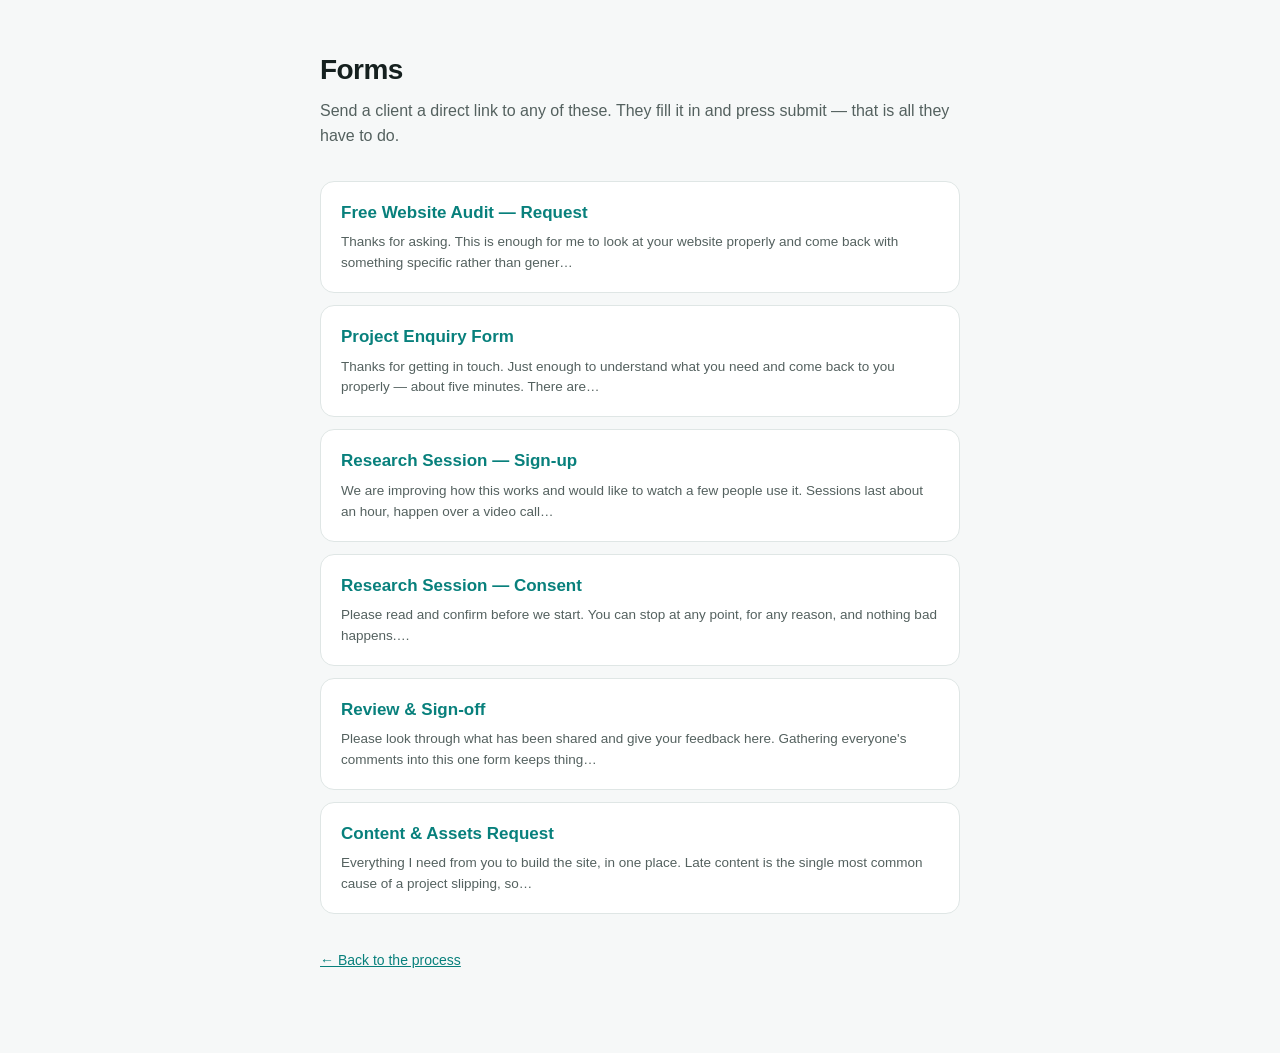
==== forms/index.html @ 7c5df1e6 "Add website audit request form New doc-audit definition and generated forms/audit.html, submitting t" ====
<!DOCTYPE html>
<html lang="en">
<head>
<meta charset="utf-8">
<meta name="viewport" content="width=device-width, initial-scale=1">
<title>Forms</title>
<meta name="robots" content="noindex">
<style>
:root{--bg:#F6F8F8;--surface:#fff;--text:#15201F;--text-2:#54615F;--text-3:#84918F;
--border:#DFE6E5;--accent:#08807C}
*{box-sizing:border-box}
body{margin:0;background:var(--bg);color:var(--text);line-height:1.55;
font-family:-apple-system,BlinkMacSystemFont,"Segoe UI",Inter,Roboto,Helvetica,Arial,sans-serif}
.wrap{max-width:680px;margin:0 auto;padding:48px 20px 80px}
h1{font-size:28px;letter-spacing:-.02em;margin:0 0 8px}
.sub{color:var(--text-2);margin:0 0 32px}
a.card{display:block;background:var(--surface);border:1px solid var(--border);border-radius:14px;
padding:18px 20px;margin-bottom:12px;text-decoration:none;color:inherit}
a.card:hover{border-color:var(--accent)}
a.card h2{margin:0 0 6px;font-size:17px;color:var(--accent)}
a.card p{margin:0;font-size:13.5px;color:var(--text-2)}
.back{display:inline-block;margin-top:24px;font-size:14px;color:var(--accent)}
</style>
</head>
<body>
<div class="wrap">
<h1>Forms</h1>
<p class="sub">Send a client a direct link to any of these. They fill it in and press submit — that is all they have to do.</p>
<a class="card" href="audit.html"><h2>Free Website Audit — Request</h2><p>Thanks for asking. This is enough for me to look at your website properly and come back with something specific rather than gener…</p></a>
<a class="card" href="intake.html"><h2>Project Enquiry Form</h2><p>Thanks for getting in touch. Just enough to understand what you need and come back to you properly — about five minutes. There are…</p></a>
<a class="card" href="screener.html"><h2>Research Session — Sign-up</h2><p>We are improving how this works and would like to watch a few people use it. Sessions last about an hour, happen over a video call…</p></a>
<a class="card" href="consent.html"><h2>Research Session — Consent</h2><p>Please read and confirm before we start. You can stop at any point, for any reason, and nothing bad happens.…</p></a>
<a class="card" href="signoff.html"><h2>Review & Sign-off</h2><p>Please look through what has been shared and give your feedback here. Gathering everyone's comments into this one form keeps thing…</p></a>
<a class="card" href="content.html"><h2>Content & Assets Request</h2><p>Everything I need from you to build the site, in one place. Late content is the single most common cause of a project slipping, so…</p></a>
<a class="back" href="../app.html">← Back to the process</a>
</div>
</body>
</html>
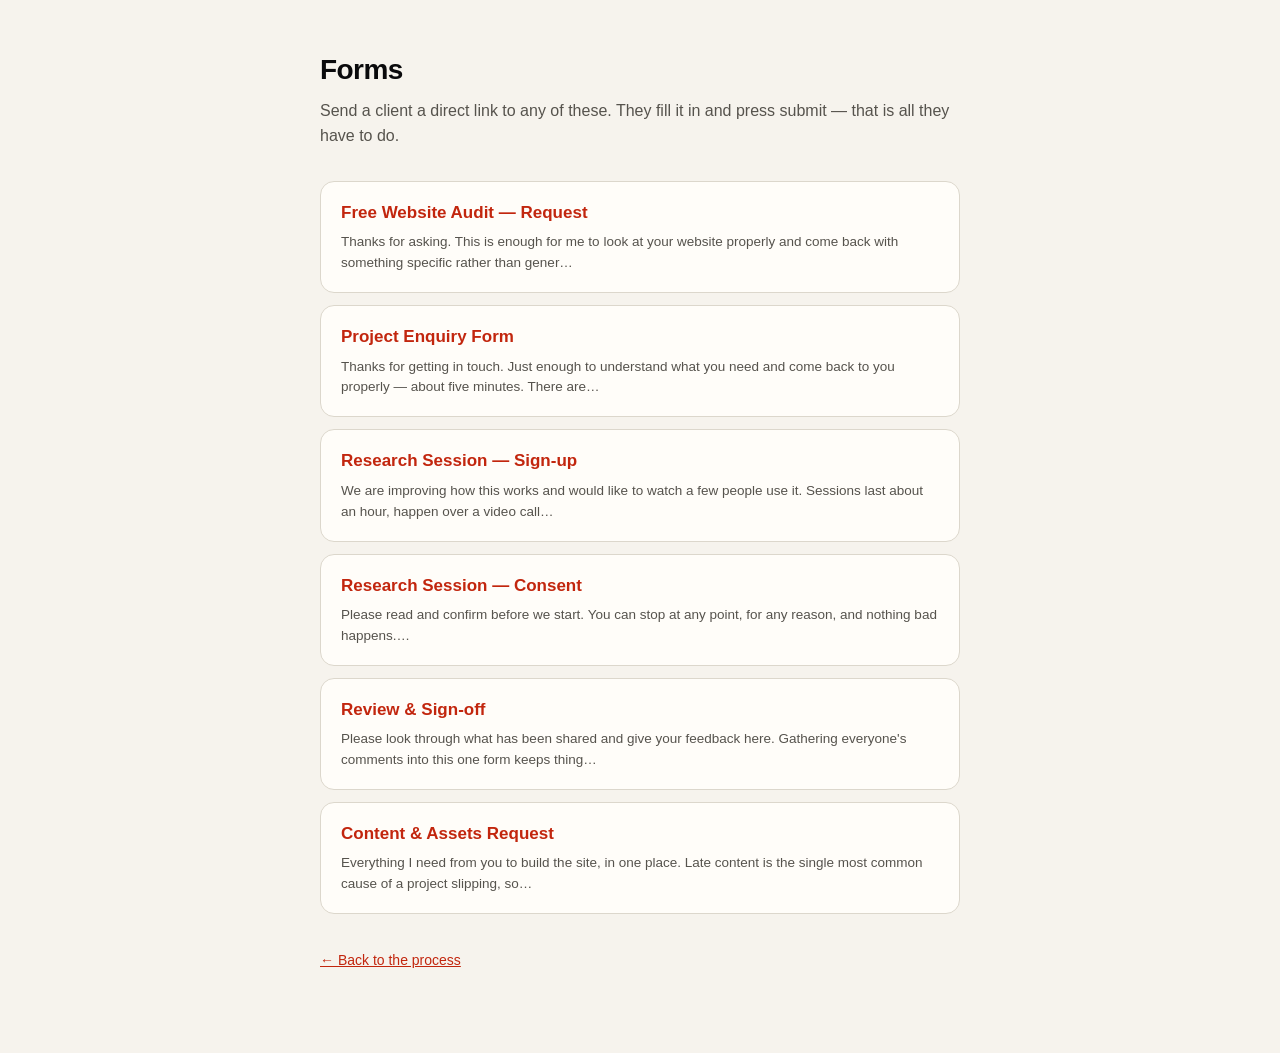
==== commit 2271f468: "Dragon Fire rebrand" ====
--- a/forms/index.html
+++ b/forms/index.html
@@ -6,8 +6,8 @@
 <title>Forms</title>
 <meta name="robots" content="noindex">
 <style>
-:root{--bg:#F6F8F8;--surface:#fff;--text:#15201F;--text-2:#54615F;--text-3:#84918F;
---border:#DFE6E5;--accent:#08807C}
+:root{--bg:#F6F3ED;--surface:#FFFDF9;--text:#0A0A0C;--text-2:#56534D;--text-3:#78756F;
+--border:#DCD7CC;--accent:#C2260E}
 *{box-sizing:border-box}
 body{margin:0;background:var(--bg);color:var(--text);line-height:1.55;
 font-family:-apple-system,BlinkMacSystemFont,"Segoe UI",Inter,Roboto,Helvetica,Arial,sans-serif}
@@ -30,8 +30,8 @@
 <a class="card" href="intake.html"><h2>Project Enquiry Form</h2><p>Thanks for getting in touch. Just enough to understand what you need and come back to you properly — about five minutes. There are…</p></a>
 <a class="card" href="screener.html"><h2>Research Session — Sign-up</h2><p>We are improving how this works and would like to watch a few people use it. Sessions last about an hour, happen over a video call…</p></a>
 <a class="card" href="consent.html"><h2>Research Session — Consent</h2><p>Please read and confirm before we start. You can stop at any point, for any reason, and nothing bad happens.…</p></a>
-<a class="card" href="signoff.html"><h2>Review & Sign-off</h2><p>Please look through what has been shared and give your feedback here. Gathering everyone's comments into this one form keeps thing…</p></a>
-<a class="card" href="content.html"><h2>Content & Assets Request</h2><p>Everything I need from you to build the site, in one place. Late content is the single most common cause of a project slipping, so…</p></a>
+<a class="card" href="signoff.html"><h2>Review &amp; Sign-off</h2><p>Please look through what has been shared and give your feedback here. Gathering everyone's comments into this one form keeps thing…</p></a>
+<a class="card" href="content.html"><h2>Content &amp; Assets Request</h2><p>Everything I need from you to build the site, in one place. Late content is the single most common cause of a project slipping, so…</p></a>
 <a class="back" href="../app.html">← Back to the process</a>
 </div>
 </body>
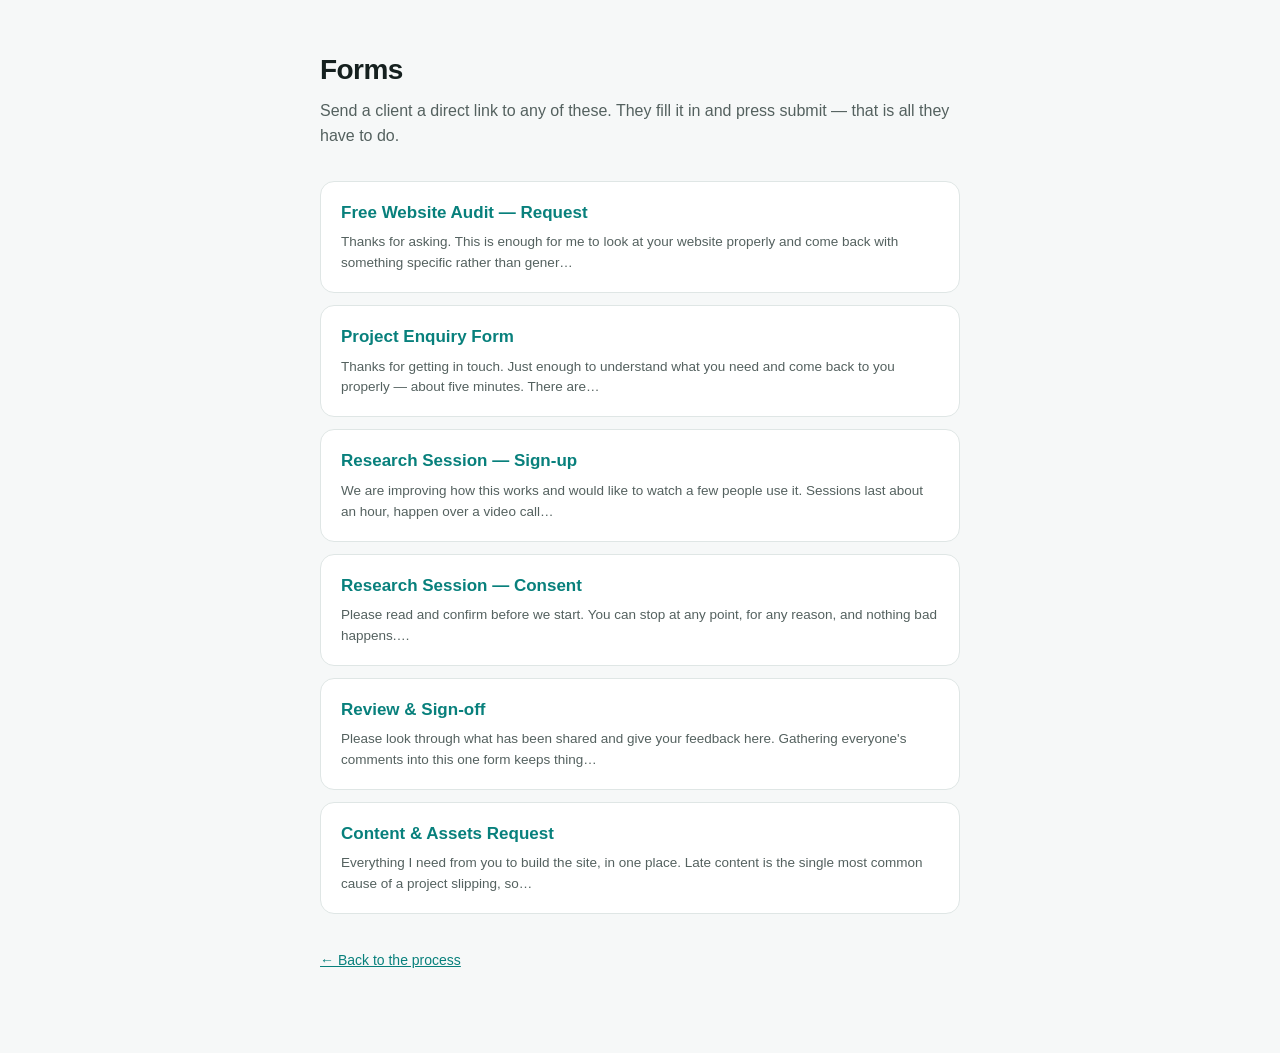
==== commit 0851304c: "Revert "Dragon Fire rebrand" This reverts commit 2271f468baecbdc04fa3c38cb7f84920c601c2b0." ====
--- a/forms/index.html
+++ b/forms/index.html
@@ -6,8 +6,8 @@
 <title>Forms</title>
 <meta name="robots" content="noindex">
 <style>
-:root{--bg:#F6F3ED;--surface:#FFFDF9;--text:#0A0A0C;--text-2:#56534D;--text-3:#78756F;
---border:#DCD7CC;--accent:#C2260E}
+:root{--bg:#F6F8F8;--surface:#fff;--text:#15201F;--text-2:#54615F;--text-3:#84918F;
+--border:#DFE6E5;--accent:#08807C}
 *{box-sizing:border-box}
 body{margin:0;background:var(--bg);color:var(--text);line-height:1.55;
 font-family:-apple-system,BlinkMacSystemFont,"Segoe UI",Inter,Roboto,Helvetica,Arial,sans-serif}
@@ -21,6 +21,7 @@
 a.card p{margin:0;font-size:13.5px;color:var(--text-2)}
 .back{display:inline-block;margin-top:24px;font-size:14px;color:var(--accent)}
 </style>
+  <link rel="icon" href="../favicon.svg" type="image/svg+xml">
 </head>
 <body>
 <div class="wrap">
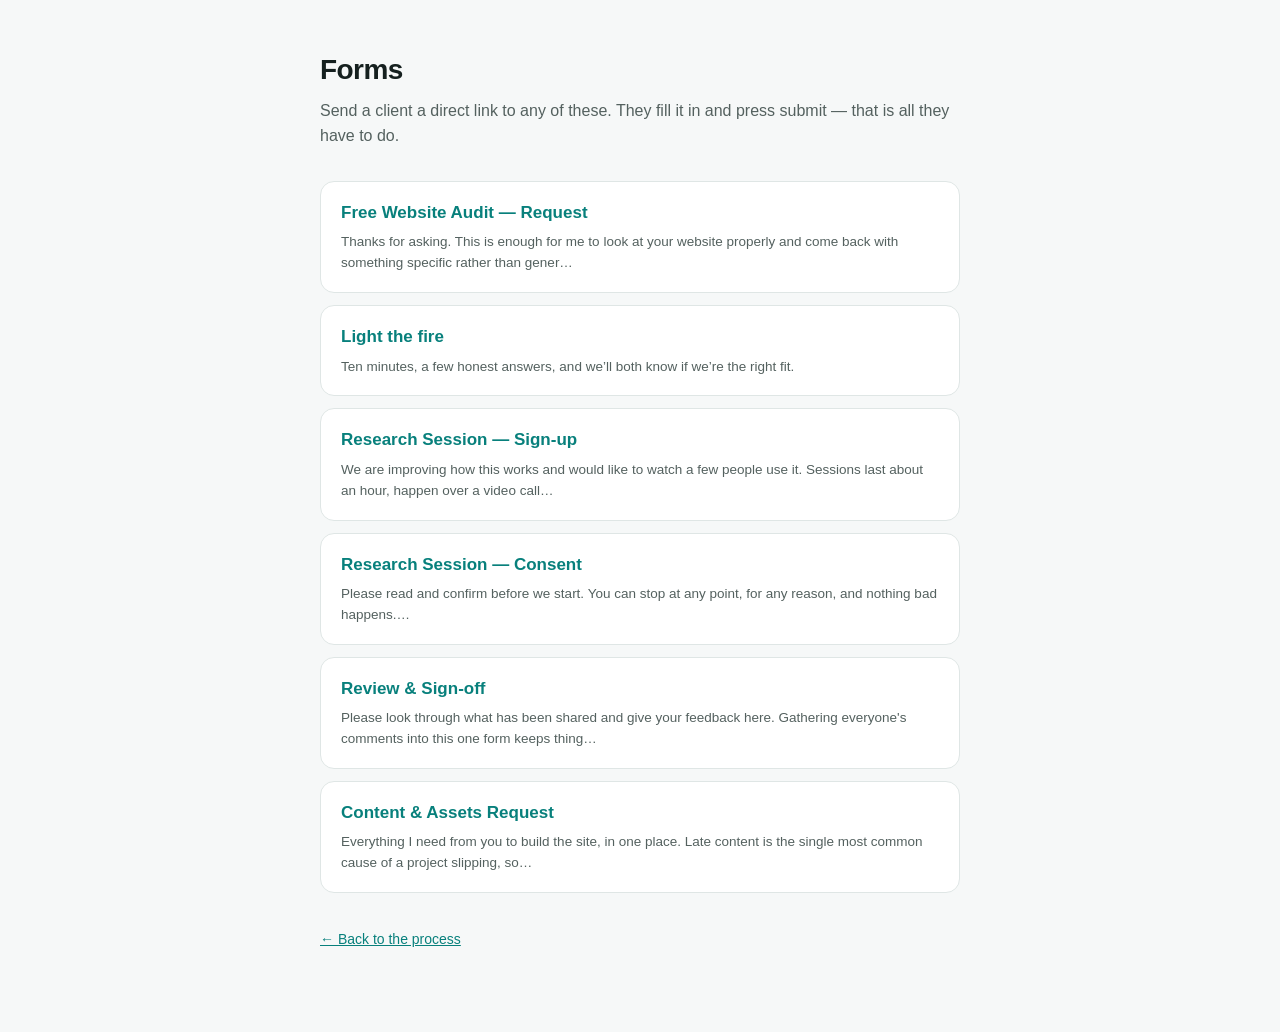
==== commit c15e90f7: "Update intake form" ====
--- a/forms/index.html
+++ b/forms/index.html
@@ -21,14 +21,13 @@
 a.card p{margin:0;font-size:13.5px;color:var(--text-2)}
 .back{display:inline-block;margin-top:24px;font-size:14px;color:var(--accent)}
 </style>
-  <link rel="icon" href="../favicon.svg" type="image/svg+xml">
 </head>
 <body>
 <div class="wrap">
 <h1>Forms</h1>
 <p class="sub">Send a client a direct link to any of these. They fill it in and press submit — that is all they have to do.</p>
 <a class="card" href="audit.html"><h2>Free Website Audit — Request</h2><p>Thanks for asking. This is enough for me to look at your website properly and come back with something specific rather than gener…</p></a>
-<a class="card" href="intake.html"><h2>Project Enquiry Form</h2><p>Thanks for getting in touch. Just enough to understand what you need and come back to you properly — about five minutes. There are…</p></a>
+<a class="card" href="intake.html"><h2>Light the fire</h2><p>Ten minutes, a few honest answers, and we&rsquo;ll both know if we&rsquo;re the right fit.</p></a>
 <a class="card" href="screener.html"><h2>Research Session — Sign-up</h2><p>We are improving how this works and would like to watch a few people use it. Sessions last about an hour, happen over a video call…</p></a>
 <a class="card" href="consent.html"><h2>Research Session — Consent</h2><p>Please read and confirm before we start. You can stop at any point, for any reason, and nothing bad happens.…</p></a>
 <a class="card" href="signoff.html"><h2>Review &amp; Sign-off</h2><p>Please look through what has been shared and give your feedback here. Gathering everyone's comments into this one form keeps thing…</p></a>
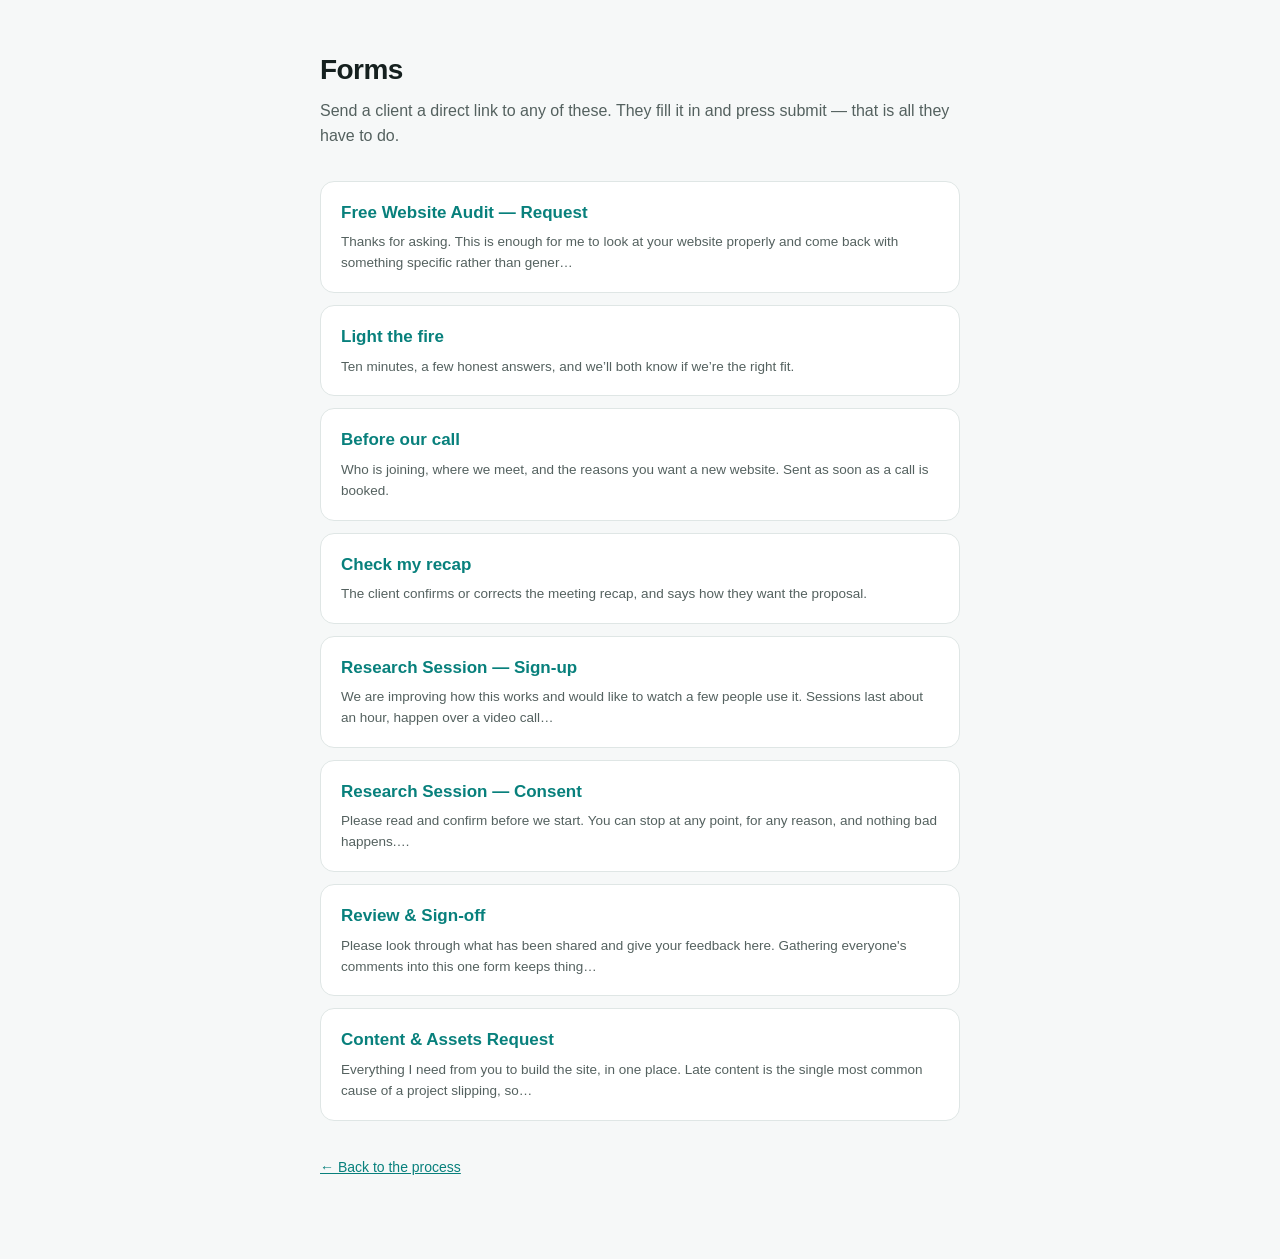
==== commit 8c53954d: "Add precall forms and steps" ====
--- a/forms/index.html
+++ b/forms/index.html
@@ -28,6 +28,8 @@
 <p class="sub">Send a client a direct link to any of these. They fill it in and press submit — that is all they have to do.</p>
 <a class="card" href="audit.html"><h2>Free Website Audit — Request</h2><p>Thanks for asking. This is enough for me to look at your website properly and come back with something specific rather than gener…</p></a>
 <a class="card" href="intake.html"><h2>Light the fire</h2><p>Ten minutes, a few honest answers, and we&rsquo;ll both know if we&rsquo;re the right fit.</p></a>
+<a class="card" href="precall.html"><h2>Before our call</h2><p>Who is joining, where we meet, and the reasons you want a new website. Sent as soon as a call is booked.</p></a>
+<a class="card" href="recap.html"><h2>Check my recap</h2><p>The client confirms or corrects the meeting recap, and says how they want the proposal.</p></a>
 <a class="card" href="screener.html"><h2>Research Session — Sign-up</h2><p>We are improving how this works and would like to watch a few people use it. Sessions last about an hour, happen over a video call…</p></a>
 <a class="card" href="consent.html"><h2>Research Session — Consent</h2><p>Please read and confirm before we start. You can stop at any point, for any reason, and nothing bad happens.…</p></a>
 <a class="card" href="signoff.html"><h2>Review &amp; Sign-off</h2><p>Please look through what has been shared and give your feedback here. Gathering everyone's comments into this one form keeps thing…</p></a>
